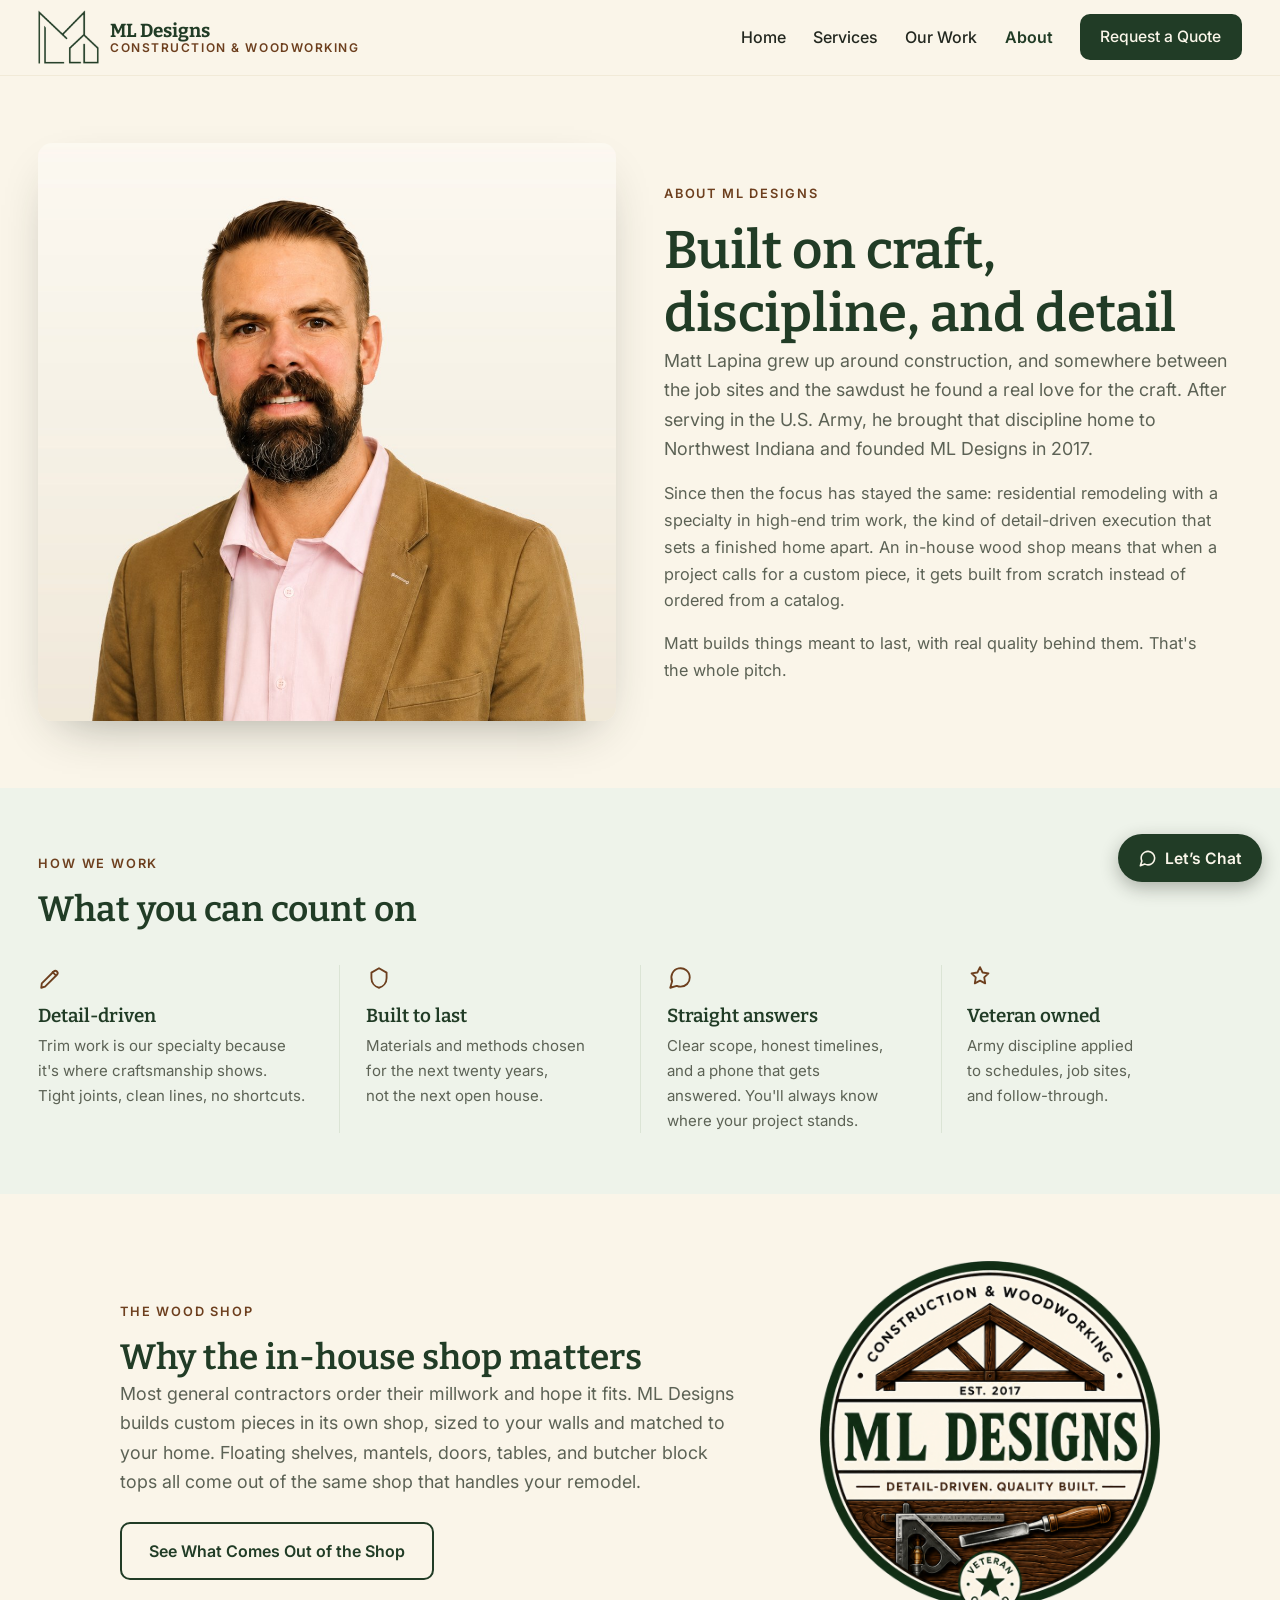
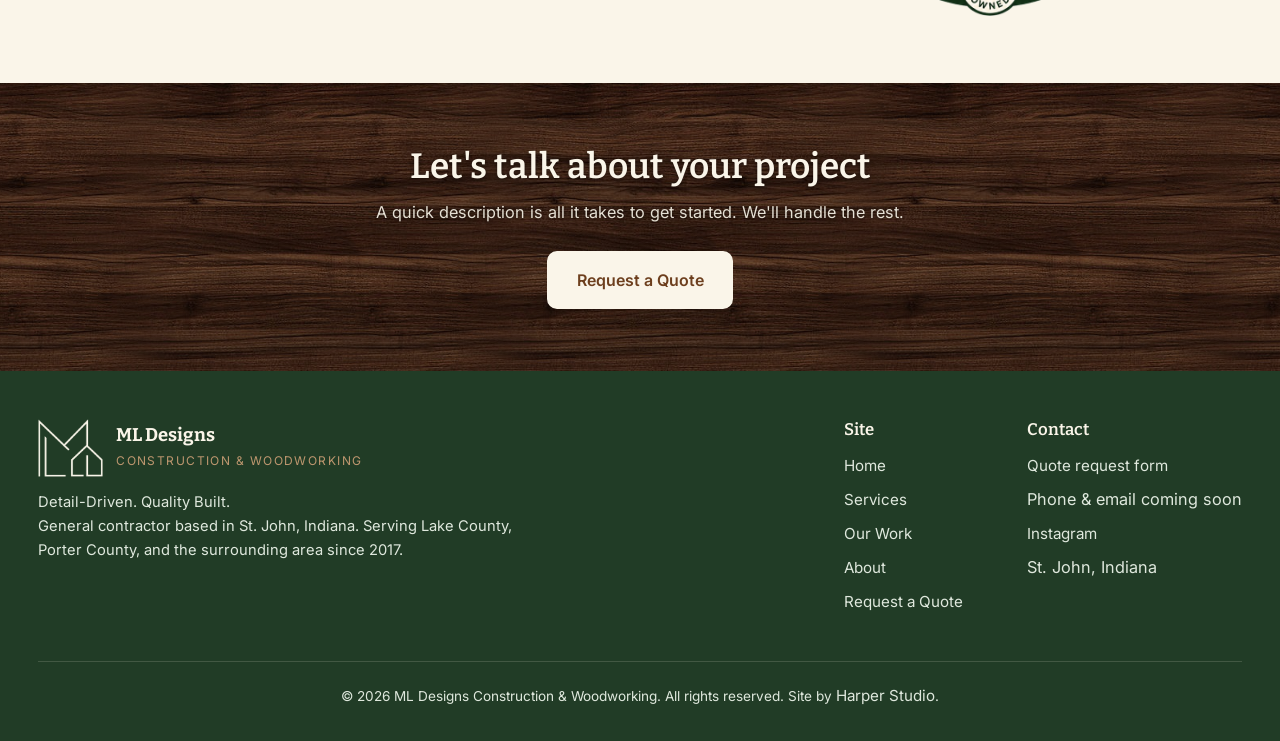
==== about.html @ e892278e "Ship Option B: green mist band behind the values section Full-bleed tint rather than the hairlines, " ====
<!DOCTYPE html>
<html lang="en">
<head>
<meta charset="UTF-8">
<meta name="viewport" content="width=device-width, initial-scale=1.0">
<meta name="color-scheme" content="light">
<meta name="supported-color-schemes" content="light">
<title>About Matt Lapina | ML Designs Construction &amp; Woodworking, St. John IN</title>
<meta name="description" content="Matt Lapina founded ML Designs in 2017. An Army veteran who grew up around construction, he focuses on residential remodeling with a specialty in high-end trim work in Northwest Indiana.">
<link rel="canonical" href="https://mldesignscw.com/about.html">
<meta property="og:title" content="About | ML Designs Construction &amp; Woodworking">
<meta property="og:description" content="Army veteran. Craftsman. Founder of ML Designs, serving Lake and Porter counties since 2017.">
<meta property="og:image" content="https://mldesignscw.com/img/brand/logo-badge-web.png">
<meta property="og:url" content="https://mldesignscw.com/about.html">
<meta property="og:type" content="website">
<link rel="icon" type="image/png" sizes="16x16" href="img/brand/favicon-16.png?v=37">
<link rel="icon" type="image/png" sizes="32x32" href="img/brand/favicon-32.png?v=37">
<link rel="icon" type="image/png" sizes="48x48" href="img/brand/favicon-48.png?v=37">
<link rel="icon" href="favicon.ico?v=37" sizes="any">
<link rel="apple-touch-icon" href="img/brand/apple-touch-icon.png?v=37">
<link rel="preconnect" href="https://fonts.googleapis.com">
<link rel="preconnect" href="https://fonts.gstatic.com" crossorigin>
<link href="https://fonts.googleapis.com/css2?family=Bitter:wght@500;600;700&family=Inter:wght@400;500;600&display=swap" rel="stylesheet">
<link rel="stylesheet" href="style.css?v=37">
</head>
<body>

<header class="nav">
  <div class="wrap">
    <a class="brand" href="index.html">
      <img class="mark" src="img/brand/logo-mark-green.png" alt="ML Designs logo">
      <span class="name">ML Designs<span>Construction &amp; Woodworking</span></span>
    </a>
    <nav class="nav-links" id="navLinks">
      <a href="index.html">Home</a>
      <a href="services.html">Services</a>
      <a href="work.html">Our Work</a>
      <a href="about.html" class="active">About</a>
      <a class="btn btn-primary nav-cta" href="quote.html">Request a Quote</a>
    </nav>
    <button class="nav-toggle" id="navToggle" aria-label="Open menu">
      <span></span><span></span><span></span>
    </button>
  </div>
</header>

<section>
  <div class="wrap split">
    <div class="photo portrait reveal"><img src="img/photos/matt-lapina.jpg" alt="Matt Lapina, founder of ML Designs" width="1080" height="1350"></div>
    <div class="reveal">
      <span class="eyebrow">About ML Designs</span>
      <h1>Built on craft, discipline, and detail</h1>
      <p class="lead">Matt Lapina grew up around construction, and somewhere between the job sites and the sawdust he found a real love for the craft. After serving in the U.S. Army, he brought that discipline home to Northwest Indiana and founded ML Designs in 2017.</p>
      <p style="margin-top:1rem">Since then the focus has stayed the same: residential remodeling with a specialty in high-end trim work, the kind of detail-driven execution that sets a finished home apart. An in-house wood shop means that when a project calls for a custom piece, it gets built from scratch instead of ordered from a catalog.</p>
      <p style="margin-top:1rem">Matt builds things meant to last, with real quality behind them. That's the whole pitch.</p>
    </div>
  </div>
</section>

<section class="band-soft">
  <div class="wrap">
    <div class="reveal">
      <span class="eyebrow">How We Work</span>
      <h2>What you can count on</h2>
    </div>
    <div class="vals">
      <div class="val reveal">
        <div class="icon-tile">
          <svg viewBox="0 0 24 24" fill="none" stroke="currentColor" stroke-width="2" stroke-linecap="round" stroke-linejoin="round"><path d="M3 21l3.5-1 11-11a2.1 2.1 0 0 0-3-3l-11 11L3 21z"/><path d="M13.5 6.5l3 3"/></svg>
        </div>
        <h3>Detail-driven</h3>
        <p>Trim work is our specialty because it's where craftsmanship shows. Tight joints, clean lines, no shortcuts.</p>
      </div>
      <div class="val reveal">
        <div class="icon-tile">
          <svg viewBox="0 0 24 24" fill="none" stroke="currentColor" stroke-width="2" stroke-linecap="round" stroke-linejoin="round"><path d="M12 3l7 4v5c0 4.5-3 8-7 9-4-1-7-4.5-7-9V7l7-4z"/></svg>
        </div>
        <h3>Built to last</h3>
        <p>Materials and methods chosen for the next twenty years, not the next open house.</p>
      </div>
      <div class="val reveal">
        <div class="icon-tile">
          <svg viewBox="0 0 24 24" fill="none" stroke="currentColor" stroke-width="2" stroke-linecap="round" stroke-linejoin="round"><path d="M21 11.5a8.38 8.38 0 0 1-8.5 8.5 8.5 8.5 0 0 1-3.5-.76L3 21l1.76-6A8.5 8.5 0 1 1 21 11.5z"/></svg>
        </div>
        <h3>Straight answers</h3>
        <p>Clear scope, honest timelines, and a phone that gets answered. You'll always know where your project stands.</p>
      </div>
      <div class="val reveal">
        <div class="icon-tile">
          <svg viewBox="0 0 24 24" fill="none" stroke="currentColor" stroke-width="2" stroke-linecap="round" stroke-linejoin="round"><path d="M12 2l2.4 4.9 5.4.8-3.9 3.8.9 5.4-4.8-2.5-4.8 2.5.9-5.4L4.2 7.7l5.4-.8L12 2z"/></svg>
        </div>
        <h3>Veteran owned</h3>
        <p>Army discipline applied to schedules, job sites, and follow-through.</p>
      </div>
    </div>
  </div>
</section>

<section>
  <div class="wrap split centered">
    <div class="reveal">
      <span class="eyebrow">The Wood Shop</span>
      <h2>Why the in-house shop matters</h2>
      <p class="lead">Most general contractors order their millwork and hope it fits. ML Designs builds custom pieces in its own shop, sized to your walls and matched to your home. Floating shelves, mantels, doors, tables, and butcher block tops all come out of the same shop that handles your remodel.</p>
      <div class="hero-ctas">
        <a class="btn btn-ghost" href="work.html">See What Comes Out of the Shop</a>
      </div>
    </div>
    <div class="badge-side reveal">
      <img src="img/brand/logo-badge-web.png" alt="ML Designs badge: Detail-Driven. Quality Built.">
    </div>
  </div>
</section>

<div class="cta-band">
  <div class="wrap reveal">
    <h2>Let's talk about your project</h2>
    <p>A quick description is all it takes to get started. We'll handle the rest.</p>
    <a class="btn" href="quote.html">Request a Quote</a>
  </div>
</div>

<footer>
  <div class="wrap">
    <div>
      <div class="fbrand">
        <img src="img/brand/logo-mark-cream.png" alt="">
        <div><b>ML Designs</b><span>Construction &amp; Woodworking</span></div>
      </div>
      <p>Detail-Driven. Quality Built.<br>General contractor based in St. John, Indiana. Serving Lake County, Porter County, and the surrounding area since 2017.</p>
    </div>
    <div>
      <h3>Site</h3>
      <ul>
        <li><a href="index.html">Home</a></li>
        <li><a href="services.html">Services</a></li>
        <li><a href="work.html">Our Work</a></li>
        <li><a href="about.html">About</a></li>
        <li><a href="quote.html">Request a Quote</a></li>
      </ul>
    </div>
    <div>
      <h3>Contact</h3>
      <ul>
        <li><a href="quote.html">Quote request form</a></li>
        <li>Phone &amp; email coming soon</li>
        <li><a href="https://www.instagram.com/ml_designs_const_woodworking/" target="_blank" rel="noopener">Instagram</a></li>
        <li>St. John, Indiana</li>
      </ul>
    </div>
  </div>
  <div class="copy wrap">&copy; <span class="yr">2026</span> ML Designs Construction &amp; Woodworking. All rights reserved. Site by <a href="https://harperstudio.co/" target="_blank" rel="noopener">Harper Studio</a>.</div>
</footer>

<script src="main.js?v=37"></script>
</body>
</html>
---- style.css ----
/* ML Designs Construction & Woodworking — brand palette from logo package */
:root{
  /* iOS Safari inverts pages that do not declare a scheme. */
  color-scheme: light only !important;
  --green:#213c26; --green-mid:#2f5236; --green-soft:#dfe8dd; --green-mist:#eef3ea;
  --cream:#faf5e9; --cream-deep:#f1ead8; --white:#fff;
  --brown:#6d3f1e; --brown-soft:#a9743f;
  --ink:#22271f; --ink-soft:#5c6255;
  --maxw:1560px; --radius:14px;
  --shadow:0 20px 50px -24px rgba(34,39,31,.45);
  --shadow-sm:0 8px 24px -14px rgba(34,39,31,.35);
  --serif:'Bitter',Georgia,serif; --sans:'Inter',system-ui,sans-serif;
}
*{margin:0;padding:0;box-sizing:border-box}
html{scroll-behavior:smooth}
body{font-family:var(--sans);color:var(--ink);background:var(--cream);line-height:1.65;font-size:1.02rem}
img{max-width:100%;display:block;height:auto}
a{color:var(--green);text-decoration:none}
.wrap{width:min(94%,var(--maxw));margin-inline:auto}
h1,h2,h3{font-family:var(--serif);color:var(--green);line-height:1.2;font-weight:600}
h1{font-size:clamp(2.1rem,4.6vw,3.3rem)}
h2{font-size:clamp(1.6rem,3vw,2.2rem)}
h3{font-size:1.18rem}
p{color:var(--ink-soft);max-width:56ch}
section{padding:4.2rem 0}
.eyebrow{display:inline-block;font-size:.8rem;font-weight:600;letter-spacing:.14em;text-transform:uppercase;color:var(--brown);margin-bottom:.9rem}
.lead{font-size:1.12rem;max-width:56ch}

/* Buttons */
.btn{display:inline-flex;align-items:center;justify-content:center;gap:.5rem;font-family:var(--sans);font-weight:600;font-size:1rem;padding:.85rem 1.7rem;border-radius:10px;border:2px solid transparent;cursor:pointer;transition:background .2s,color .2s,transform .2s,border-color .2s}
.btn-primary{background:var(--green);color:var(--cream)}
.btn-ghost{border-color:var(--green);color:var(--green);background:transparent}
@media (hover:hover){
  .btn-primary:hover{background:var(--green-mid);transform:translateY(-2px)}
  .btn-ghost:hover{background:var(--green);color:var(--cream);transform:translateY(-2px)}
}
@media (hover:none){
  .btn-primary:hover,.btn-ghost:hover,.cta-band .btn:hover{transform:none}
  .btn-primary:hover{background:var(--green)}
  .btn-ghost:hover{background:transparent;color:var(--green)}
  .card:hover img,.feat figure:hover img,.g-item:hover img{transform:none}
}

/* Nav */
.nav{position:sticky;top:0;z-index:50;background:var(--cream);border-bottom:1px solid var(--cream-deep)}
.nav .wrap{display:flex;align-items:center;justify-content:space-between;padding:.65rem 0;gap:1rem}
.brand{display:flex;align-items:center;gap:.7rem}
/* line-art mark is lighter than the old badge, so it runs a little larger */
.brand .mark{width:auto;height:54px}
.brand .name{font-family:var(--serif);font-weight:700;font-size:1.18rem;color:var(--green);line-height:1.15;display:flex;flex-direction:column}
.brand .name span{font-family:var(--sans);font-weight:600;font-size:.75rem;letter-spacing:.13em;text-transform:uppercase;color:var(--brown)}
.nav-links{display:flex;align-items:center;gap:1.7rem}
.nav-links a{font-weight:500;color:var(--ink);font-size:1rem}
.nav-links a.active{color:var(--green);font-weight:600}
@media (hover:hover){.nav-links a:hover{color:var(--green)}}
.nav-links .nav-cta{padding:.5rem 1.15rem;font-size:.98rem;color:var(--cream)}
.nav-links .nav-cta:hover,.nav-links .nav-cta.active{color:var(--cream)}
.nav-toggle{display:none;background:none;border:0;width:44px;height:44px;cursor:pointer}
.nav-toggle span{display:block;width:24px;height:2.5px;background:var(--green);margin:5px auto;border-radius:2px;transition:transform .3s,opacity .3s}
.nav-overlay{display:none}

/* Hero */
.hero{padding:4.5rem 0 4rem}
.hero .wrap{display:grid;grid-template-columns:1.1fr .9fr;gap:3rem;align-items:center}
.hero-ctas{display:flex;gap:.9rem;flex-wrap:wrap;margin-top:1.6rem}
.hero h1{margin:.4rem 0 1rem}
.hero-collage{display:grid;grid-template-columns:1fr 1fr;gap:.9rem}
.hero-collage figure{border-radius:var(--radius);overflow:hidden;box-shadow:var(--shadow-sm);margin:0}
.hero-collage figure:first-child{grid-row:span 2}
.hero-collage img{width:100%;height:100%;object-fit:cover;cursor:zoom-in}

/* Trust strip */
.trust{background:var(--green);padding:1.6rem 0}
.trust .wrap{display:grid;grid-template-columns:repeat(4,1fr);gap:1rem;text-align:center}
.trust b{display:block;font-family:var(--serif);font-size:1.25rem;color:var(--cream)}
.trust span{font-size:.85rem;color:var(--green-soft)}

/* Cards / services grid */
.grid{display:grid;grid-template-columns:repeat(auto-fit,minmax(210px,1fr));gap:1.3rem;margin-top:2.2rem}
.card{display:flex;flex-direction:column;background:var(--white);border:1px solid var(--cream-deep);border-radius:var(--radius);overflow:hidden;box-shadow:var(--shadow-sm);color:var(--ink)}
.card img{aspect-ratio:4/3;object-fit:cover;width:100%;transition:transform .35s}
@media (hover:hover){.card:hover img{transform:scale(1.04)}}
.card .pad{display:flex;flex-direction:column;flex:1;padding:1.1rem 1.2rem 1.3rem}
.card h3{margin-bottom:.35rem}
.card p{font-size:.92rem;margin-bottom:.9rem}
.card .more{display:inline-flex;align-items:center;gap:.5rem;margin-top:auto;padding-top:.85rem;border-top:1px solid var(--cream-deep);font-weight:600;font-size:.9rem;color:var(--brown)}
.card .more svg{width:22px;height:11px;fill:none;stroke:currentColor;stroke-width:2;stroke-linecap:round;stroke-linejoin:round;transition:transform .25s}
@media (hover:hover){.card:hover .more svg{transform:translateX(4px)}}

/* Featured strip */
.feat{display:grid;grid-template-columns:repeat(3,1fr);gap:1.1rem;margin-top:2.2rem}
.feat figure{border-radius:var(--radius);overflow:hidden;box-shadow:var(--shadow-sm);margin:0}
.feat img{width:100%;height:100%;aspect-ratio:4/3;object-fit:cover;cursor:zoom-in;transition:transform .35s}
@media (hover:hover){.feat figure:hover img{transform:scale(1.04)}}

/* About teaser / split rows */
.split{display:grid;grid-template-columns:1fr 1fr;gap:3rem;align-items:center}
/* for a split whose content is much narrower than the band */
.split.centered{max-width:1040px;margin-inline:auto;
  grid-template-columns:minmax(0,1fr) minmax(0,340px)}
.split .photo{border-radius:var(--radius);overflow:hidden;box-shadow:var(--shadow)}
.split .photo.portrait img{aspect-ratio:1/1;object-fit:cover;object-position:50% 22%}
/* width:100% rather than a percentage max-width: it fills the track it is given
   and shrinks on a 320px phone, without putting a percentage anywhere the grid
   has to resolve during intrinsic sizing */
.badge-side img{width:100%;max-width:340px;height:auto;margin-inline:auto}

/* Value cards & icons */
/* Once the white cards went, this section had no edges and ran straight into
   the ones above and below it. A full-bleed tint gives it a clear boundary.
   Green mist rather than cream deep: the tan sits so close to the page that it
   read as muddy, where the cooler tone registers as a deliberate band. */
.band-soft{background:var(--green-mist);padding-block:3.8rem}
.vals{display:grid;grid-template-columns:repeat(4,1fr);gap:0;margin-top:2.2rem}
/* Columns separated by a hairline rather than boxed as cards, so the four read
   as one row of promises. The icon sits plain, at the weight of the rules
   around it, instead of in a filled tile. */
.val{padding:0 1.6rem;border-left:1px solid #dbe4d5}
.val:first-child{padding-left:0;border-left:0}
.val .icon-tile{width:26px;height:26px;border-radius:0;background:none;
  color:var(--brown);margin-bottom:.85rem}
.val .icon-tile svg{width:26px;height:26px;stroke-width:1.7}
.icon-tile{width:46px;height:46px;border-radius:12px;background:var(--green-mist);color:var(--green);display:flex;align-items:center;justify-content:center;margin-bottom:.9rem}
.icon-tile svg{width:24px;height:24px}
.val h3{margin-bottom:.4rem;text-wrap:balance}
.val p{font-size:.94rem;text-wrap:balance}

/* CTA band */
.cta-band{
  background-color:#2a1a12;
  background-image:linear-gradient(rgba(28,16,8,.18),rgba(28,16,8,.18)),url('img/texture/wood-grain.jpg');
  background-repeat:no-repeat,repeat-x;
  background-position:center,center;
  background-size:cover,auto 100%;
  text-align:center;padding:3.9rem 0}
.cta-band h2{color:var(--cream);text-shadow:0 1px 4px rgba(0,0,0,.5)}
.cta-band p{color:rgba(250,245,233,.9);max-width:56ch;margin:.7rem auto 1.6rem;text-shadow:0 1px 3px rgba(0,0,0,.45)}
.cta-band .btn{background:var(--cream);color:var(--brown);border-color:var(--cream)}
@media (hover:hover){.cta-band .btn:hover{background:var(--white);transform:translateY(-2px)}}
@media (hover:none){.cta-band .btn:hover{background:var(--cream);color:var(--brown)}}

/* Two-column hero: copy left, photo right as a rounded card. No fades - the
   photo has clean edges and sits inside the normal content band, so everything
   lines up with the nav and the sections below. */
.heroPhoto{position:relative;background:var(--cream);padding:4.4rem 0 4rem}
/* The copy column still starts on the site's content band (the padding-left
   expression resolves to exactly the band's gutter), but the photo column runs
   on toward the right edge so the image can be properly large on wide screens
   instead of being boxed in at 1180px. */
.heroPhoto .wrap{width:100%;max-width:none;margin:0;
  padding-left:max(3%,calc((100% - var(--maxw))/2));
  padding-right:max(3%,calc((100% - var(--maxw))/2));
  display:grid;grid-template-columns:minmax(0,420px) 1fr;gap:clamp(1.25rem,1.6vw,1.6rem);align-items:center}
.heroPhoto .hero-photo{width:100%;height:clamp(430px,40vw,620px);object-fit:cover;object-position:center;
  border-radius:var(--radius);box-shadow:var(--shadow-sm);
  /* short fade on the left edge only, so that side melts into the cream while
     the other three keep the clean rounded card edge. Masks the shadow too. */
  -webkit-mask-image:linear-gradient(90deg,transparent 0%,rgba(0,0,0,.55) 5%,#000 12%);
  mask-image:linear-gradient(90deg,transparent 0%,rgba(0,0,0,.55) 5%,#000 12%)}
.heroPhoto .hero-content{max-width:420px}
.heroPhoto .hero-content .lead{max-width:400px}
.heroPhoto h1{margin:.4rem 0 1rem;font-size:clamp(2.3rem,3.6vw,3.4rem);line-height:1.06}
/* the text can wrap to two lines, so pin the rule to the first line rather than
   letting it float centred against the whole block */
.hero-trust{margin-top:2rem;display:flex;align-items:flex-start;gap:1rem;color:var(--brown)}
.hero-trust::before{content:"";height:2px;width:48px;background:var(--brown);flex:0 0 auto;margin-top:.6rem}
.hero-trust span{font-size:.8rem;font-weight:600;letter-spacing:.13em;text-transform:uppercase}
/* "In-House Wood Shop" must not split - the hyphen is a break opportunity too,
   so nowrap rather than non-breaking spaces */
.hero-trust .nb{white-space:nowrap}
/* the hero copy uses the site's standard content band, so it lines up with the
   nav logo and every other section */
@media(max-width:960px){
  /* stack: copy above, photo below, both back inside the normal band */
  .heroPhoto{padding:3.2rem 0 3.4rem}
  .heroPhoto .wrap{width:min(94%,var(--maxw));margin-inline:auto;
    padding-left:0;padding-right:0;grid-template-columns:1fr;gap:2.4rem}
  .heroPhoto .hero-content{max-width:none}
  .heroPhoto .hero-content .lead{max-width:56ch}
  /* stacked and centred in the band, so a one-sided fade would look lopsided */
  .heroPhoto .hero-photo{height:auto;aspect-ratio:16/10;
    -webkit-mask-image:none;mask-image:none}
}
@media(max-width:640px){
  /* The copy block ran 146px to 621px and pushed the photo to 651, so the first
     screen was a wall of text with 61% of the photo cut off below the fold. The
     hero is the same height as the phone, so everything below just needs to give
     back a little: tighter padding, one row of buttons instead of two, and less
     air around the trust line. That lands the whole hero, photo included, inside
     an iPhone screen. */
  .heroPhoto{padding:1.6rem 0 2.2rem}
  .heroPhoto .wrap{gap:1.3rem}
  .heroPhoto .hero-photo{height:auto;aspect-ratio:4/3}
  .hero-ctas{margin-top:1.2rem}
  /* 1.7rem of side padding made the pair 362px wide in a 343px row, so they
     wrapped and cost an extra 65px of height for nothing */
  .hero-ctas .btn{flex:1 1 auto;padding-inline:1.05rem}
  .hero-trust{margin-top:1.2rem}
}

/* Services page */
.svc{scroll-margin-top:90px;padding:3.4rem 0;border-bottom:1px solid var(--cream-deep)}
.svc:last-of-type{border-bottom:0}
/* equal columns: flipped sections put the photo first, so uneven columns made
   its width (and therefore height) differ section to section */
.svc .wrap{display:grid;grid-template-columns:minmax(0,1fr) minmax(0,1.28fr);gap:3rem;align-items:center}
.svc.flip .wrap{grid-template-columns:minmax(0,1.28fr) minmax(0,1fr)}
.svc.flip .wrap>.photo{order:-1}
.svc .photo{border-radius:var(--radius);overflow:hidden;box-shadow:var(--shadow-sm)}
/* source photos run 0.67 to 1.33 aspect, so pin them all to one shape:
   consistent section to section, and close to the height of the copy beside it */
.svc .photo img{width:100%;aspect-ratio:3/2;object-fit:cover;object-position:center}
.svc ul{list-style:none;margin-top:1rem}
.svc li{padding-left:1.5rem;position:relative;color:var(--ink-soft);margin-bottom:.45rem;font-size:.98rem}
.svc li::before{content:"";position:absolute;left:0;top:.55em;width:8px;height:8px;border-radius:50%;background:var(--brown)}

/* Gallery */
.filters{display:flex;flex-wrap:wrap;gap:.55rem;margin:1.8rem 0 2rem}
.filters button{font-family:var(--sans);font-weight:600;font-size:.9rem;padding:.5rem 1.05rem;border-radius:999px;border:1.5px solid var(--green);background:transparent;color:var(--green);cursor:pointer;transition:background .2s,color .2s;white-space:nowrap}
.filters button.active{background:var(--green);color:var(--cream)}
@media (hover:hover){.filters button:hover{background:var(--green);color:var(--cream)}}
.gallery{columns:3;column-gap:1rem}
@media(min-width:1500px){.gallery{columns:4}}
.g-item{break-inside:avoid;margin:0 0 1rem;border-radius:var(--radius);overflow:hidden;box-shadow:var(--shadow-sm);cursor:zoom-in}
.g-item img{width:100%;transition:transform .35s}
@media (hover:hover){.g-item:hover img{transform:scale(1.03)}}

/* Lightbox */
.lb{position:fixed;inset:0;background:rgba(20,26,19,.88);display:flex;align-items:center;justify-content:center;z-index:100;opacity:0;visibility:hidden;transition:opacity .25s,visibility .25s;padding:2rem}
.lb.open{opacity:1;visibility:visible}
.lb img{max-width:92vw;max-height:88vh;border-radius:10px}
.lb-nav{position:absolute;top:50%;transform:translateY(-50%);background:rgba(20,26,19,.55);border:0;color:var(--cream);font-size:2rem;line-height:1;cursor:pointer;width:52px;height:52px;border-radius:50%;display:flex;align-items:center;justify-content:center}
.lb-prev{left:.6rem}
.lb-next{right:.6rem}
@media (hover:hover){.lb-nav:hover{background:rgba(20,26,19,.85)}}
.lb-cap{position:absolute;left:0;right:0;bottom:1.1rem;text-align:center;color:var(--cream);font-size:.92rem;padding:0 4.5rem;text-wrap:balance}
.lb-count{position:absolute;top:1.5rem;left:1.5rem;color:var(--cream);font-size:.85rem;letter-spacing:.06em;opacity:.75}
@media(max-width:640px){
  .lb{padding:1rem}
  .lb img{max-width:96vw;max-height:74vh}
  .lb-nav{width:48px;height:48px;font-size:1.7rem}
  .lb-cap{bottom:.7rem;padding:0 3.6rem;font-size:.86rem}
}
.lb-close{position:absolute;top:1.2rem;right:1.5rem;background:none;border:0;color:var(--cream);font-size:2.2rem;cursor:pointer;line-height:1;width:48px;height:48px;display:flex;align-items:center;justify-content:center}

/* Quote page */
.quote-grid{display:grid;grid-template-columns:1.15fr .85fr;gap:3rem;align-items:start}
.quote-grid>*{min-width:0}
.form-card{background:var(--white);border:1px solid var(--cream-deep);border-radius:var(--radius);padding:2rem;box-shadow:var(--shadow-sm)}
.form-card label{display:block;font-weight:600;font-size:.92rem;margin:1.1rem 0 .35rem;color:var(--ink)}
.form-card label:first-of-type{margin-top:0}
.form-card input,.form-card select,.form-card textarea{width:100%;min-width:0;max-width:100%;font-family:var(--sans);font-size:1rem;padding:.7rem .9rem;border:1.5px solid var(--cream-deep);border-radius:9px;background:var(--cream);color:var(--ink)}
.form-card input:focus,.form-card select:focus,.form-card textarea:focus{outline:2px solid var(--green-mid);border-color:var(--green-mid)}
.form-card textarea{min-height:130px;resize:vertical}
.form-card .btn{margin-top:1.4rem;width:100%}
.form-note{font-size:.85rem;margin-top:.8rem;text-align:center}
.form-msg{display:none;margin-top:1rem;padding:.9rem 1.1rem;border-radius:9px;font-size:.95rem}
.form-msg.ok{display:block;background:var(--green-mist);color:var(--green)}
.form-msg.err{display:block;background:#f7e8e0;color:var(--brown)}
.hp{position:absolute;left:-9999px;opacity:0;height:0;overflow:hidden}
.side-card{background:var(--white);border:1px solid var(--cream-deep);border-radius:var(--radius);padding:1.6rem;box-shadow:var(--shadow-sm);margin-bottom:1.4rem}
.c-row{display:flex;gap:.9rem;align-items:flex-start;margin-bottom:1rem}
.c-row:last-child{margin-bottom:0}
.c-row>div{min-width:0}
.c-row a{overflow-wrap:anywhere}
.c-row .icon-tile{width:40px;height:40px;flex-shrink:0;margin:0}
.c-row .icon-tile svg{width:20px;height:20px}
.c-row b{display:block;font-size:.95rem}
.c-row span{font-size:.92rem;color:var(--ink-soft)}
/* the Instagram row is a link: give it a real touch target */
.c-row a{font-size:.92rem;color:var(--ink-soft);display:inline-flex;align-items:center;min-height:44px}
.steps{display:grid;grid-template-columns:repeat(4,1fr);gap:1.5rem;margin-top:2.2rem;
  position:relative;max-width:1180px;margin-inline:auto}
/* the rail: one hairline across the whole row, ticked by each node */
.steps::before{content:"";position:absolute;left:0;right:0;top:13px;height:1.5px;
  background:var(--brown-soft);opacity:.45}
.step{text-align:left;padding:2.6rem 0 0;position:relative}
/* the cream ring is what opens a gap in the rail behind each node */
.step .num{position:absolute;top:0;left:0;width:27px;height:27px;border-radius:50%;
  background:var(--green);color:var(--cream);font-family:var(--serif);font-weight:700;
  font-size:.78rem;display:flex;align-items:center;justify-content:center;
  box-shadow:0 0 0 5px var(--cream)}
.step b{display:block;font-size:.98rem;margin-bottom:.25rem;text-wrap:balance}
.step p{font-size:.88rem;text-wrap:balance}

/* Footer */
footer{background:var(--green);color:var(--green-soft);padding:3rem 0 2rem;margin-top:0}
footer .wrap{display:grid;grid-template-columns:minmax(0,1fr) auto auto;
  column-gap:clamp(3rem,5vw,5.5rem);row-gap:2.5rem}
footer .fbrand{display:flex;align-items:center;gap:.8rem;margin-bottom:.8rem}
footer .fbrand img{width:auto;height:58px}
footer .fbrand b{font-family:var(--serif);color:var(--cream);font-size:1.15rem;line-height:1.2;display:block}
footer .fbrand span{font-size:.75rem;letter-spacing:.12em;text-transform:uppercase;color:#be976f}
footer p{color:var(--green-soft);font-size:.92rem}
footer h3, footer h4{font-family:var(--serif);color:var(--cream);margin-bottom:.8rem;font-size:1.05rem}
footer ul{list-style:none}
footer li{margin-bottom:.45rem}
footer a{color:var(--green-soft);font-size:.95rem}
@media (hover:hover){footer a:hover{color:var(--cream)}}
@media(max-width:640px){.copy a{display:inline-block;padding:.35rem 0}}
/* .copy also carries .wrap, so it must opt out of the footer grid */
.copy.wrap{display:block}
.copy{border-top:1px solid rgba(250,245,233,.15);margin-top:2.4rem;padding-top:1.4rem;text-align:center;font-size:.85rem;color:var(--green-soft);line-height:1.6}

/* Reveal */
.reveal{opacity:0;transform:translateY(22px);transition:opacity .7s ease,transform .7s ease}
.reveal.in{opacity:1;transform:none}
@media (prefers-reduced-motion:reduce){.reveal{opacity:1;transform:none;transition:none}}

/* Mobile */
@media(max-width:960px){
  /* .svc.flip .wrap and .split.centered each outrank a bare `.svc .wrap`
     or `.split`, so they have to be named here or they stay two-column on
     a phone. The centered split collapsed its text to 0px and overflowed. */
  .hero .wrap,.split,.split.centered,.svc .wrap,.svc.flip .wrap,.quote-grid{grid-template-columns:1fr}
  .svc.flip .wrap>.photo{order:0}
  .filters button{padding:.72rem 1.15rem;min-height:44px}
  input,select,textarea,.btn{min-height:44px}
  footer li{margin-bottom:0}
  footer li a{display:inline-flex;align-items:center;min-height:44px}
  .copy a{display:inline-flex;align-items:center;min-height:44px}
  .feat{grid-template-columns:1fr 1fr}
  .gallery{columns:2}
  /* the rail rotates rather than disappearing, so the ordering survives */
  .steps{grid-template-columns:1fr;gap:0;padding-left:2.4rem}
  .steps::before{left:13px;right:auto;top:8px;bottom:8px;width:1.5px;height:auto}
  .step{padding:0 0 1.4rem}
  .step .num{left:-2.4rem;top:0}
  .vals{grid-template-columns:1fr 1fr;gap:1.6rem 1.2rem}
  .val{padding:0;border-left:0}
  footer .wrap{grid-template-columns:1fr 1fr}
}
@media(max-width:860px){
  .nav{backdrop-filter:none;-webkit-backdrop-filter:none;background:var(--cream)}
  .nav-links{
    position:fixed;top:0;right:0;bottom:0;height:100vh;height:100dvh;
    width:min(80%,320px);background:var(--cream);
    flex-direction:column;align-items:flex-start;justify-content:flex-start;
    padding:5.5rem 2rem 2rem;gap:1.6rem;transform:translateX(100%);
    transition:transform .35s ease;box-shadow:-18px 0 50px -20px rgba(34,39,31,.45);
    z-index:70;overflow-y:auto;
  }
  .nav-links.open{transform:none}
  .nav-links a{display:flex;align-items:center;width:100%;min-height:44px}
  .nav-links{gap:.35rem}
  .nav-links .nav-cta{width:100%;justify-content:center;margin-top:.5rem}
  .nav-toggle{display:block;position:relative;z-index:80;flex:none}
  .nav-toggle.active span:nth-child(1){transform:translateY(7.5px) rotate(45deg)}
  .nav-toggle.active span:nth-child(2){opacity:0}
  .nav-toggle.active span:nth-child(3){transform:translateY(-7.5px) rotate(-45deg)}
  .nav-overlay{display:block;position:fixed;inset:0;background:rgba(20,26,19,.5);
    opacity:0;visibility:hidden;transition:opacity .35s ease,visibility .35s ease;z-index:60}
  .nav-overlay.open{opacity:1;visibility:visible}
}
@media(max-width:640px){
  section{padding:3rem 0}
  .band-soft{padding-block:2.8rem}
  input,select,textarea,.btn{min-height:44px}
  .trust .wrap{grid-template-columns:1fr 1fr;gap:1.2rem}
  .gallery{columns:2;column-gap:.7rem}
  .g-item{margin-bottom:.7rem}
  .feat{grid-template-columns:1fr}
  .hero{padding:3rem 0}
  footer .wrap{grid-template-columns:1fr}
  /* gallery filter chips were 35px tall - too small for a thumb */
  .filters button{padding:.72rem 1.15rem;min-height:44px}
  /* footer sitemap links sat 19px tall with 7px between them - easy to mis-tap */
  footer li{margin-bottom:0}
  footer li a{display:inline-flex;align-items:center;min-height:44px}
}

/* ===== Hero variants (previews) ===== */
/* A: full-bleed photo */
.heroA{position:relative;min-height:74vh;display:flex;align-items:center;background-size:cover;background-position:center;padding:5rem 0}
.heroA::before{content:"";position:absolute;inset:0;background:linear-gradient(100deg,rgba(23,42,27,.93) 0%,rgba(23,42,27,.78) 45%,rgba(23,42,27,.42) 100%)}
.heroA .wrap{position:relative;z-index:1;display:block}
.heroA h1{color:var(--cream);max-width:16ch}
.heroA .lead{color:var(--green-soft)}
.heroA .eyebrow{color:var(--brown-soft)}
.heroA .btn-ghost{border-color:var(--cream);color:var(--cream)}
@media (hover:hover){.heroA .btn-ghost:hover{background:var(--cream);color:var(--green)}}
@media (hover:none){.heroA .btn-ghost:hover{background:transparent;color:var(--cream)}}
.heroA-stats{display:flex;gap:2.5rem;flex-wrap:wrap;margin-top:2.6rem}
.heroA-stats b{display:block;font-family:var(--serif);font-size:1.2rem;color:var(--cream)}
.heroA-stats span{font-size:.85rem;color:var(--green-soft)}

/* B: statement type + scrolling work strip */
.heroB{text-align:center;padding:4.5rem 0 3.2rem}
.heroB .wrap{display:block}
.heroB h1{font-size:clamp(2.7rem,7vw,4.6rem);letter-spacing:-.01em}
.heroB .lead{margin-inline:auto;margin-top:1rem}
.heroB .hero-ctas{justify-content:center}
.heroB-rule{display:flex;align-items:center;gap:1rem;justify-content:center;margin-top:2.4rem;color:var(--brown)}
.heroB-rule::before,.heroB-rule::after{content:"";height:2px;width:min(18vw,140px);background:var(--brown)}
.heroB-rule span{font-size:.8rem;font-weight:600;letter-spacing:.14em;text-transform:uppercase}
.workstrip{padding:1.6rem 0;background:var(--cream);border-top:1px solid var(--cream-deep)}
/* only the photos scroll; the Recent Work label is a sibling and stays put */
.workstrip-scroller{overflow:hidden}
.workstrip-label{text-align:center;margin-bottom:1.1rem}
.workstrip-track{display:flex;gap:1rem;width:max-content;animation:strip 45s linear infinite}
.workstrip-track img{height:230px;width:auto;border-radius:var(--radius);box-shadow:var(--shadow-sm);cursor:zoom-in}
@keyframes strip{to{transform:translateX(-50%)}}
@media (hover:hover){.workstrip:hover .workstrip-track{animation-play-state:paused}}
@media print{.workstrip-scroller{overflow:visible}}
@media (prefers-reduced-motion:reduce){.workstrip-track{animation:none;flex-wrap:wrap;width:auto}}
/* Desktop drives this with a CSS marquee and pauses it on hover. A phone can do
   neither: overflow:hidden blocks the swipe and the pause rule sits behind
   (hover:hover), so the strip both moved on its own and could not be touched.
   Below 960 the container becomes a real scroller and main.js advances
   scrollLeft instead, which keeps the motion while letting a thumb grab it.
   The duplicate run of photos stays, because the loop needs it. */
@media(max-width:960px){
  .workstrip-scroller{overflow-x:auto;overflow-y:hidden;
    scrollbar-width:none;padding-inline:max(3%,calc((100% - var(--maxw))/2))}
  .workstrip-scroller::-webkit-scrollbar{display:none}
  /* the CSS animation would fight the scrollLeft the script is setting */
  .workstrip-track{animation:none;width:max-content}
  .workstrip-track img{height:190px;cursor:pointer}
  .workstrip-label{padding-inline:0}
  /* The stacked hero put a wall of copy in front of the photo and pushed it
     under the fold. On a phone the hero is text only and the shot leads the
     Recent Work strip instead, where it is the first thing that moves. */
  .heroPhoto .hero-photo{display:none}
  .heroPhoto .wrap{gap:0}
}
/* the strip does not carry the hero shot on desktop, where the hero still does */
@media(min-width:961px){.workstrip-track img.ws-hero{display:none}}

/* C: brand band + overlapping strip */
.heroC{background:var(--green);padding:4.2rem 0 6.5rem}
.heroC .wrap{display:grid;grid-template-columns:1.1fr .9fr;gap:3rem;align-items:center}
.heroC h1{color:var(--cream)}
.heroC .lead{color:var(--green-soft)}
.heroC .eyebrow{color:var(--brown-soft)}
.heroC .btn-ghost{border-color:var(--cream);color:var(--cream)}
@media (hover:hover){.heroC .btn-ghost:hover{background:var(--cream);color:var(--green)}}
@media (hover:none){.heroC .btn-ghost:hover{background:transparent;color:var(--cream)}}
.heroC-badge img{max-width:350px;margin-inline:auto;filter:drop-shadow(0 24px 44px rgba(0,0,0,.4))}
.heroC-strip{display:grid;grid-template-columns:repeat(3,1fr);gap:1rem;margin-top:-3.6rem;position:relative;z-index:2}
.heroC-strip figure{border-radius:var(--radius);overflow:hidden;box-shadow:var(--shadow);margin:0}
.heroC-strip img{aspect-ratio:4/3;object-fit:cover;width:100%;cursor:zoom-in}
@media(max-width:960px){
  .heroC .wrap{grid-template-columns:1fr}
  .heroC-badge img{max-width:260px}
  .heroC-strip{grid-template-columns:1fr;margin-top:-2.5rem}
  .heroA{min-height:60vh}
}

/* Detailed badge anchoring the Option B hero */
.heroB-badge{width:158px;height:auto;margin:0 auto 1.6rem;filter:drop-shadow(0 14px 30px rgba(34,39,31,.22))}
@media(max-width:640px){.heroB-badge{width:128px;margin-bottom:1.2rem}}

/* Horizontal lockup feature (Meet the Builder) */
.lockup-side{display:flex;align-items:center;justify-content:center;padding:1.5rem}
.lockup-side img{max-width:100%;width:min(440px,100%);filter:drop-shadow(0 12px 26px rgba(34,39,31,.16))}


/* --------------------------------------------------------------------------
   Footer link tap targets (added 2026-08-06 after a rendered audit).
   Footer links measured 17-36px tall against the 44px minimum that both Apple
   and Google publish, so a fingertip overlapped the neighbouring link. Padding
   only: the text size is unchanged, and this is scoped to phones so desktop
   footer density stays exactly as it was.
   -------------------------------------------------------------------------- */
@media (max-width: 640px) {
  footer .wrap a { padding-top: 11px; padding-bottom: 11px; }
}

/* ===== Let's Chat launcher =====
   Ported from Bless Your Paws along with the three mobile fixes that site
   learned the hard way: icon only on a phone (the labelled pill measured 38%
   of the screen), hidden while the nav drawer is open (it sat on top of the
   overlay), and page padding so it never comes to rest on the last line. */
.chat-fab{position:fixed;right:18px;bottom:18px;z-index:70;display:inline-flex;
  align-items:center;gap:.5rem;background:var(--green);color:var(--cream);
  border:none;border-radius:999px;padding:.8rem 1.25rem;font-family:var(--sans);
  font-weight:600;font-size:.98rem;cursor:pointer;min-height:48px;
  box-shadow:0 6px 18px rgba(34,39,31,.32)}
@media (hover:hover){.chat-fab:hover{background:var(--green-mid)}}
.chat-fab svg{width:19px;height:19px;flex:0 0 auto}
.chat-panel{position:fixed;right:18px;bottom:82px;z-index:70;display:none;
  width:min(92vw,21rem);background:var(--white);border:1.5px solid var(--green);
  border-radius:12px;padding:1.35rem;box-shadow:0 14px 36px rgba(34,39,31,.26)}
.chat-panel.open{display:block}
.chat-panel h3{font-family:var(--serif);color:var(--green);font-size:1.2rem;margin-bottom:.35rem}
.chat-panel p{font-size:.92rem;margin-bottom:1rem;max-width:none}
.chat-panel .row{display:flex;gap:.8rem;align-items:baseline;padding:.6rem 0;
  border-top:1px solid var(--cream-deep)}
.chat-panel .row .lbl{font-size:.7rem;font-weight:700;letter-spacing:.13em;
  text-transform:uppercase;color:var(--brown);min-width:4.4rem;flex:0 0 auto}
.chat-panel .row a{font-weight:600;color:var(--green);overflow-wrap:anywhere}
.chat-panel .row span{color:var(--ink-soft);font-size:.94rem}
.chat-close{position:absolute;top:.4rem;right:.4rem;width:44px;height:44px;
  background:none;border:0;color:var(--ink-soft);font-size:1.5rem;line-height:1;cursor:pointer}
@media(max-width:640px){
  /* a labelled pill ate a third of the screen and covered real content */
  .chat-fab{right:12px;bottom:12px;padding:0;width:54px;height:54px;
    border-radius:50%;justify-content:center;gap:0}
  .chat-fab .fab-label{display:none}
  .chat-panel{right:12px;left:12px;bottom:76px;width:auto}
  /* z-index 70 would otherwise float it over the open nav drawer */
  body.nav-open .chat-fab,body.nav-open .chat-panel{display:none}
  /* and it must not come to rest on top of the last line of the page */
  footer{padding-bottom:5rem}
}
@media print{.chat-fab,.chat-panel{display:none !important}}

/* ===== Light-mode lock =====
   The two <meta> tags and `color-scheme: light only` handle most browsers.
   iOS Safari still auto-inverts without an explicit dark-scheme override,
   which turned this cream palette into unreadable dark-on-dark. */
@media (prefers-color-scheme: dark){
  :root{
    color-scheme: light only !important;
    --green:#213c26; --green-mid:#2f5236; --green-soft:#dfe8dd; --green-mist:#eef3ea;
    --cream:#faf5e9; --cream-deep:#f1ead8; --white:#fff;
    --brown:#6d3f1e; --brown-soft:#a9743f;
    --ink:#22271f; --ink-soft:#5c6255;
  }
  html,body{background:var(--cream);color:var(--ink)}
  input,select,textarea{background:var(--white);color:var(--ink)}
}

/* ===== Print ===== */
@media print{
  .nav,.nav-toggle,.nav-overlay,.filters,.lb,.cta-band,.workstrip{display:none !important}
  body{background:#fff;color:#000;font-size:11pt}
  a{color:#000;text-decoration:underline}
  a[href^="http"]::after{content:" (" attr(href) ")";font-size:9pt;word-break:break-all}
  .gallery{columns:2}
  .g-item,figure,section{break-inside:avoid}
  footer{border-top:1px solid #999;padding-top:1rem}
}
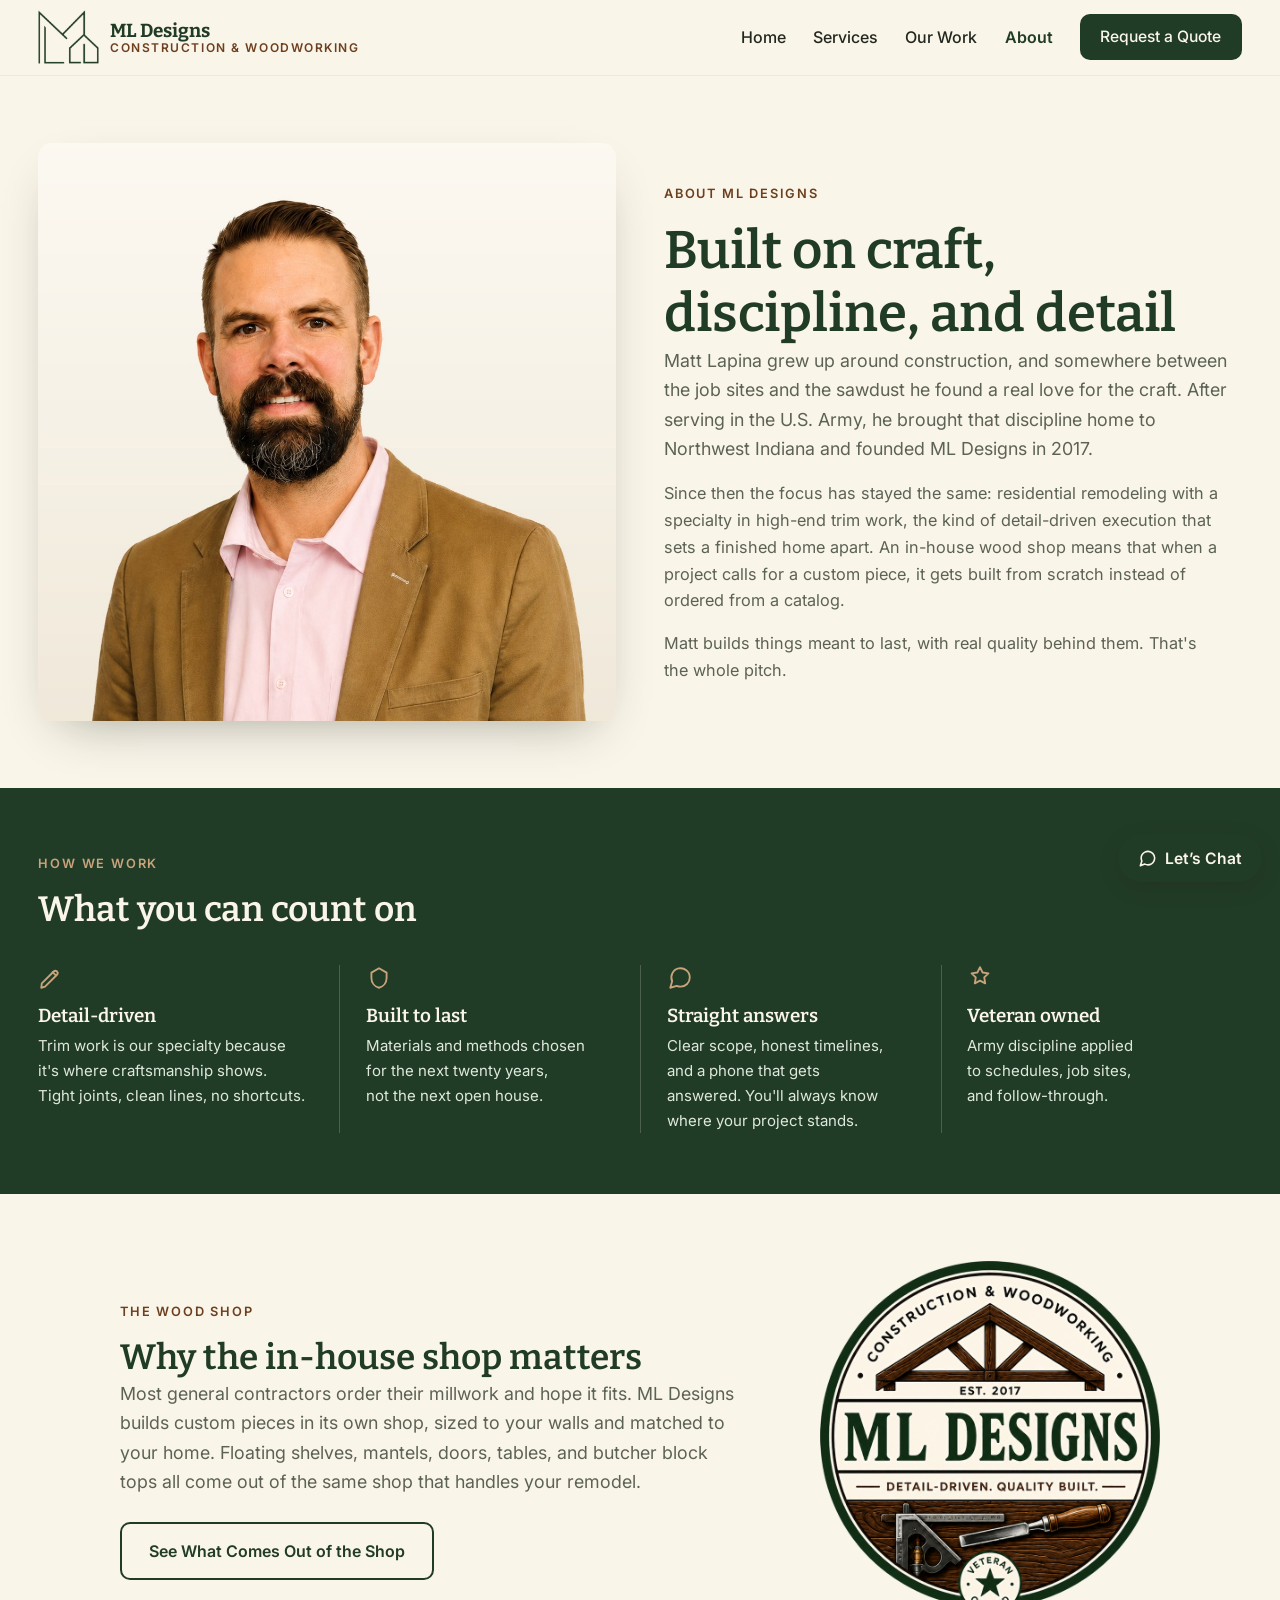
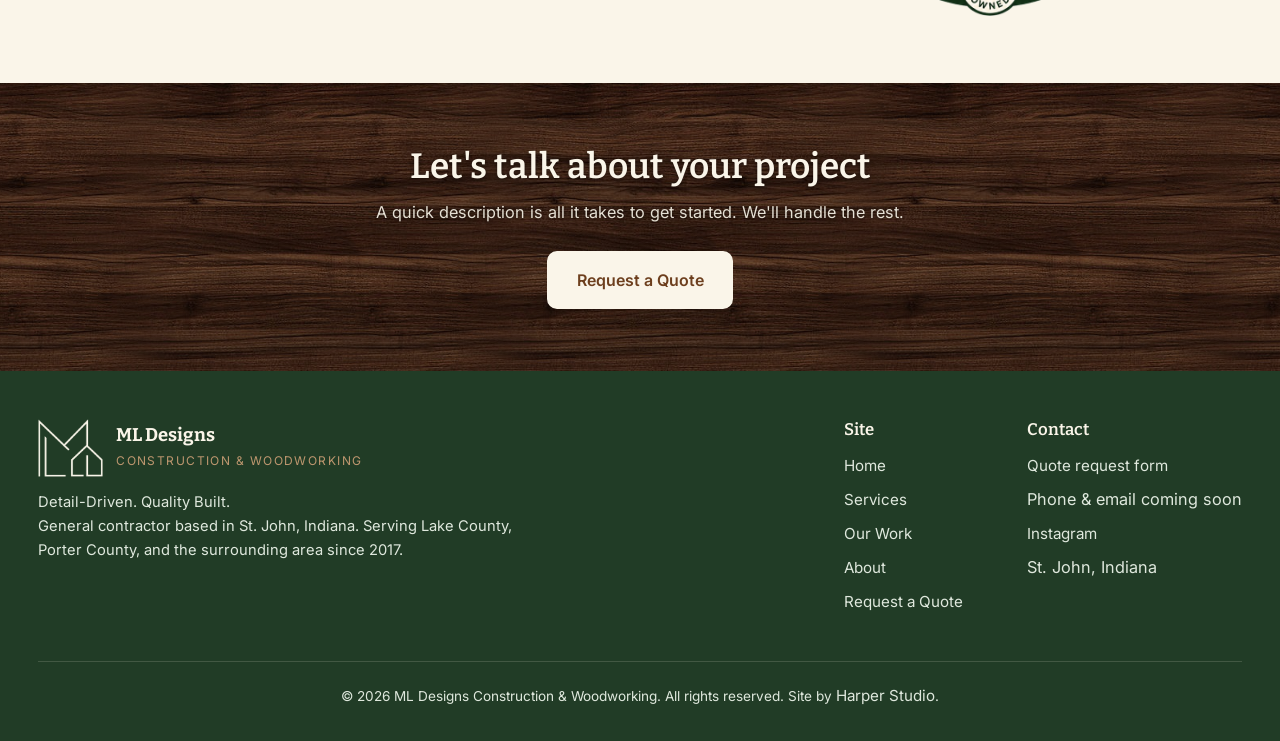
==== commit bcd0d3c0: "Take the footer's green for the values band The band now uses var(--green), byte-identical to the fo" ====
--- a/about.html
+++ b/about.html
@@ -13,15 +13,15 @@
 <meta property="og:image" content="https://mldesignscw.com/img/brand/logo-badge-web.png">
 <meta property="og:url" content="https://mldesignscw.com/about.html">
 <meta property="og:type" content="website">
-<link rel="icon" type="image/png" sizes="16x16" href="img/brand/favicon-16.png?v=37">
-<link rel="icon" type="image/png" sizes="32x32" href="img/brand/favicon-32.png?v=37">
-<link rel="icon" type="image/png" sizes="48x48" href="img/brand/favicon-48.png?v=37">
-<link rel="icon" href="favicon.ico?v=37" sizes="any">
-<link rel="apple-touch-icon" href="img/brand/apple-touch-icon.png?v=37">
+<link rel="icon" type="image/png" sizes="16x16" href="img/brand/favicon-16.png?v=38">
+<link rel="icon" type="image/png" sizes="32x32" href="img/brand/favicon-32.png?v=38">
+<link rel="icon" type="image/png" sizes="48x48" href="img/brand/favicon-48.png?v=38">
+<link rel="icon" href="favicon.ico?v=38" sizes="any">
+<link rel="apple-touch-icon" href="img/brand/apple-touch-icon.png?v=38">
 <link rel="preconnect" href="https://fonts.googleapis.com">
 <link rel="preconnect" href="https://fonts.gstatic.com" crossorigin>
 <link href="https://fonts.googleapis.com/css2?family=Bitter:wght@500;600;700&family=Inter:wght@400;500;600&display=swap" rel="stylesheet">
-<link rel="stylesheet" href="style.css?v=37">
+<link rel="stylesheet" href="style.css?v=38">
 </head>
 <body>
 
@@ -152,6 +152,6 @@
   <div class="copy wrap">&copy; <span class="yr">2026</span> ML Designs Construction &amp; Woodworking. All rights reserved. Site by <a href="https://harperstudio.co/" target="_blank" rel="noopener">Harper Studio</a>.</div>
 </footer>
 
-<script src="main.js?v=37"></script>
+<script src="main.js?v=38"></script>
 </body>
 </html>
--- a/style.css
+++ b/style.css
@@ -107,15 +107,21 @@
 
 /* Value cards & icons */
 /* Once the white cards went, this section had no edges and ran straight into
-   the ones above and below it. A full-bleed tint gives it a clear boundary.
-   Green mist rather than cream deep: the tan sits so close to the page that it
-   read as muddy, where the cooler tone registers as a deliberate band. */
-.band-soft{background:var(--green-mist);padding-block:3.8rem}
+   the ones above and below it. It now takes the footer's green, so the page
+   has one dark tone rather than a second, lighter one invented for it.
+   Everything inside has to invert: the footer's own pairings are reused so the
+   two blocks read as the same material. */
+.band-soft{background:var(--green);padding-block:3.8rem}
+.band-soft .eyebrow{color:#c9a37c}
+.band-soft h2{color:var(--cream)}
+.band-soft .val h3{color:var(--cream)}
+.band-soft .val p{color:var(--green-soft)}
+.band-soft .val .icon-tile{color:#c9a37c}
 .vals{display:grid;grid-template-columns:repeat(4,1fr);gap:0;margin-top:2.2rem}
 /* Columns separated by a hairline rather than boxed as cards, so the four read
    as one row of promises. The icon sits plain, at the weight of the rules
    around it, instead of in a filled tile. */
-.val{padding:0 1.6rem;border-left:1px solid #dbe4d5}
+.val{padding:0 1.6rem;border-left:1px solid rgba(250,245,233,.2)}
 .val:first-child{padding-left:0;border-left:0}
 .val .icon-tile{width:26px;height:26px;border-radius:0;background:none;
   color:var(--brown);margin-bottom:.85rem}
